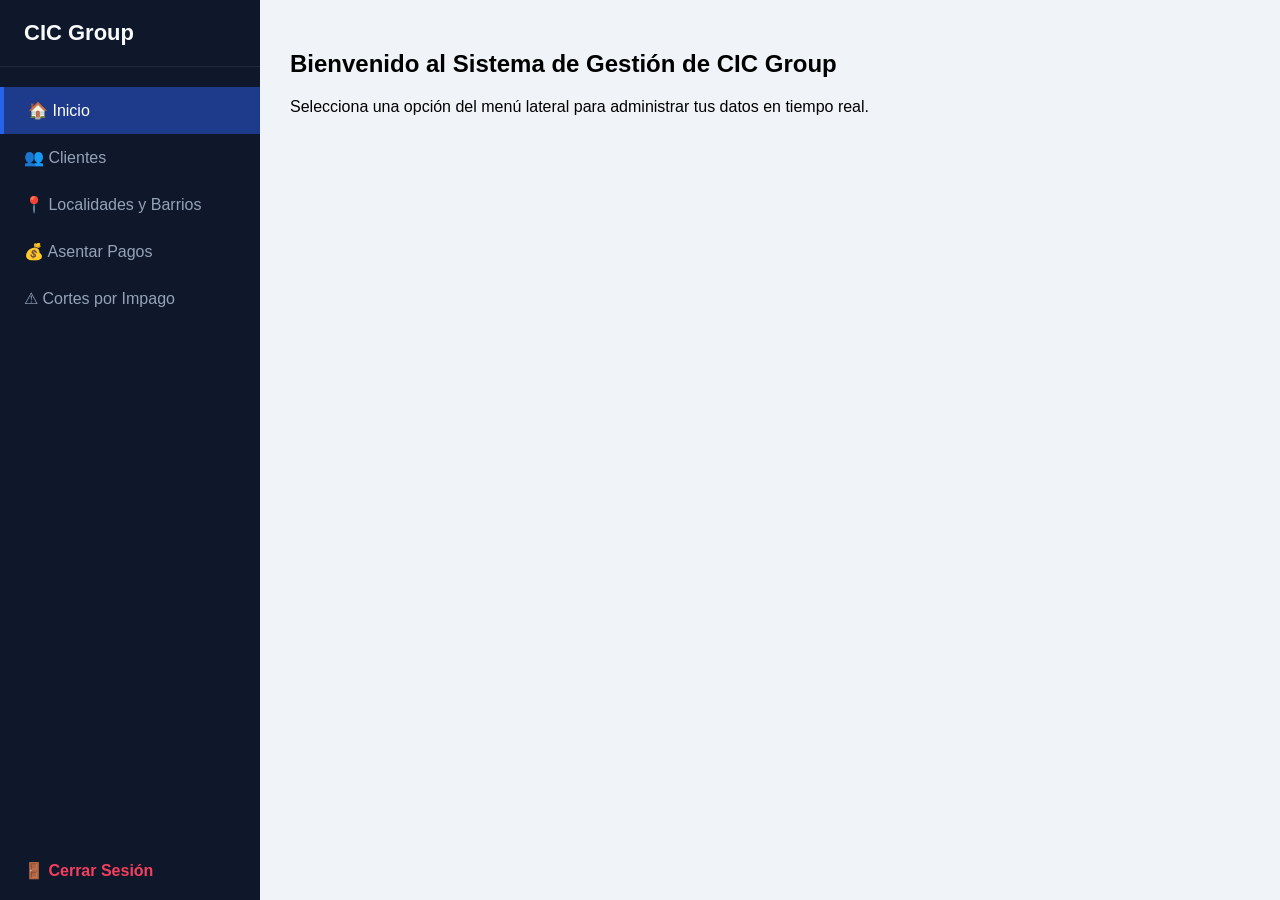
==== panel.html @ 305fb588 "Add files via upload" ====
<!DOCTYPE html>
<html lang="es">
<head>
  <meta charset="UTF-8">
  <meta name="viewport" content="width=device-width, initial-scale=1.0">
  <title>CIC Group - Panel de Gestión</title>
  <link rel="stylesheet" href="estilos.css">
</head>
<body>

  <!-- MENÚ LATERAL -->
  <div class="sidebar">
    <div>
      <div class="sidebar-brand">CIC Group</div>
      <ul class="sidebar-menu">
        <li id="menu-inicio" class="active"><a onclick="cambiarSeccion('sec-inicio')">🏠 Inicio</a></li>
        <li id="menu-clientes"><a onclick="cambiarSeccion('sec-clientes')">👥 Clientes</a></li>
        <li id="menu-cobertura"><a onclick="cambiarSeccion('sec-cobertura')">📍 Localidades y Barrios</a></li>
        <li id="menu-pagos"><a onclick="cambiarSeccion('sec-pagos')">💰 Asentar Pagos</a></li>
        <li id="menu-cortes"><a onclick="cambiarSeccion('sec-cortes')">⚠ Cortes por Impago</a></li>
      </ul>
    </div>
    <div style="padding: 0 24px;">
      <span style="color: #f43f5e; cursor: pointer; font-weight: bold;" onclick="alert('Sesión cerrada')">🚪 Cerrar Sesión</span>
    </div>
  </div>

  <!-- CONTENIDO PRINCIPAL -->
  <div class="main-content">

    <!-- SECCIÓN: INICIO -->
    <div id="sec-inicio" class="seccion active">
      <h2>Bienvenido al Sistema de Gestión de CIC Group</h2>
      <p>Selecciona una opción del menú lateral para administrar tus datos en tiempo real.</p>
    </div>

    <!-- SECCIÓN: CLIENTES -->
    <div id="sec-clientes" class="seccion">
      <div style="margin-bottom: 25px; display: flex; flex-direction: column; gap: 15px;">
        <h2 style="margin: 0;">👥 Administración de Abonados</h2>
        <div style="display: flex; gap: 15px; align-items: center; flex-wrap: wrap;">
          <button class="btn btn-green" onclick="abrirFichaInscripcion()">➕ Registrar Nuevo Cliente</button>
          <input type="text" id="buscar-cliente" oninput="filtrarClientes()" placeholder="🔍 Buscar cliente por nombre..." style="padding: 10px 15px; border: 1px solid #cbd5e1; border-radius: 6px; width: 280px; font-size: 14px; outline: none;">
        </div>
      </div>

      <!-- Tarjetas KPIs -->
      <div class="dashboard-cards">
        <div class="card-kpi">
          <div><h5>Total Abonados</h5><p id="kpi-total">0</p></div>
          <div style="font-size: 24px;">👥</div>
        </div>
        <div class="card-kpi success">
          <div><h5>Clientes Activos</h5><p id="kpi-activos">0</p></div>
          <div style="font-size: 24px;">🟢</div>
        </div>
        <div class="card-kpi danger">
          <div><h5>En Morosidad</h5><p id="kpi-deudores">0</p></div>
          <div style="font-size: 24px;">⚠</div>
        </div>
      </div>

      <!-- Tabla de Clientes -->
      <div class="table-container">
        <table>
          <thead>
            <tr>
              <th>Nombre del Cliente</th>
              <th>Localidad</th>
              <th>Barrio</th>
              <th>Contacto / Celular</th>
              <th>Estado de Cobertura</th>
              <th style="text-align: center;">Acciones</th>
            </tr>
          </thead>
          <tbody id="body-clientes"></tbody>
        </table>
      </div>

      <!-- Ficha Expandida del Abonado Seleccionado -->
      <div id="ficha-abonado" class="table-container" style="display: none; margin-top: 30px; border-top: 4px solid var(--primary);">
        <h3 style="color: var(--bg-active); margin-top: 0;">📋 Panel de Fiscalización Comercial</h3>
        <div style="display: flex; gap: 40px; flex-wrap: wrap;">
          <div style="flex: 1; min-width: 250px;">
            <h4>👤 Datos Personales</h4>
            <p><b>ID Sistema:</b> <span id="f-id"></span></p>
            <p><b>DNI:</b> <span id="f-dni"></span></p>
            <p><b>Localidad:</b> <span id="f-loc"></span></p>
            <p><b>Barrio:</b> <span id="f-barrio"></span></p>
            <p><b>Dirección:</b> <span id="f-dir"></span></p>
            <p><b>Celular:</b> <span id="f-cel"></span></p>
          </div>
          <div style="flex: 2; min-width: 350px;">
            <div style="display: flex; justify-content: space-between; align-items: center;">
              <h4>💰 Historial de Cobertura</h4>
              <div class="form-group" style="margin: 0; max-width: 140px;">
                <select id="ficha-anio-selector" onchange="actualizarAñoFicha()" style="padding: 4px 8px; font-weight: bold; color: var(--bg-active);">
                  <option value="2026" selected>2026</option>
                  <option value="2027">2027</option>
                  <option value="2028">2028</option>
                </select>
              </div>
            </div>
            <p style="font-size: 13px; color: #64748b; margin: 0 0 10px 0;">👉 Haz clic sobre cualquier mes para registrar o modificar un cobro.</p>
            <div class="grid-meses" id="f-meses-grilla"></div>
          </div>
        </div>
        <div style="margin-top: 20px; text-align: right;">
          <button class="btn btn-gray" onclick="document.getElementById('ficha-abonado').style.display='none'">Cerrar Planilla</button>
        </div>
      </div>
    </div>
    <!-- SECCIÓN: LOCALIDADES Y BARRIOS -->
    <div id="sec-cobertura" class="seccion">
      <div style="margin-bottom: 20px;">
        <h2>📍 Configuración de Cobertura Geográfica</h2>
        <p style="color: #64748b; margin: 0;">Administra las localidades operativas y asigna sus respectivos barrios de manera cruzada.</p>
      </div>
      <div style="display: flex; gap: 25px; flex-wrap: wrap;">
        <!-- Localidades -->
        <div style="flex: 1; min-width: 300px; background: white; padding: 20px; border-radius: 12px; box-shadow: 0 4px 6px -1px rgba(0,0,0,0.05);">
          <h3>🏙️ 1. Localidades</h3>
          <div style="display: flex; gap: 10px; margin-bottom: 15px;">
            <input type="text" id="input-nombre-localidad" placeholder="Nombre de Localidad" style="flex:1; padding: 10px; border: 1px solid #cbd5e1; border-radius: 6px;">
            <button class="btn btn-blue" onclick="guardarLocalidad()">Guardar Loc.</button>
          </div>
          <table>
            <thead><tr><th>Nombre</th><th style="text-align: center; width: 60px;">Acción</th></tr></thead>
            <tbody id="body-localidades"></tbody>
          </table>
        </div>
        <!-- Barrios -->
        <div style="flex: 1; min-width: 300px; background: white; padding: 20px; border-radius: 12px; box-shadow: 0 4px 6px -1px rgba(0,0,0,0.05);">
          <h3 id="titulo-seccion-barrios">🏡 2. Barrios de: (Selecciona una localidad)</h3>
          <div style="display: flex; gap: 10px; margin-bottom: 15px;">
            <input type="text" id="input-nombre-barrio" placeholder="Nombre del Barrio" disabled style="flex:1; padding: 10px; border: 1px solid #cbd5e1; border-radius: 6px;">
            <button class="btn btn-blue" id="btn-guardar-barrio" disabled onclick="guardarBarrio()">Guardar Barrio</button>
          </div>
          <table>
            <thead><tr><th>Barrio / Zona</th><th style="text-align: center; width: 60px;">Acción</th></tr></thead>
            <tbody id="body-barrios">
              <tr><td colspan="2" style="color: #64748b; text-align: center;">Selecciona una localidad.</td></tr>
            </tbody>
          </table>
        </div>
      </div>
    </div>

     <!-- SECCIÓN: ASENTAR PAGOS GENERAL -->
        <!-- SECCIÓN: ASENTAR PAGOS GENERAL -->
    <div id="sec-pagos" class="seccion">
      <div style="margin-bottom: 25px;">
        <h2>💸 Rendición Manual de Cajas Especiales</h2>
        <p style="color: #64748b; margin: 0; font-size: 14px;">Registra de manera directa la recaudación de abonos buscando al cliente rápidamente por sistema.</p>
      </div>

      <!-- Formulario Estilizado con Sombra y Bordes Premium -->
      <div style="background: white; padding: 30px; border-radius: 12px; box-shadow: 0 10px 15px -3px rgba(0, 0, 0, 0.05); max-width: 580px; border: 1px solid #e2e8f0; border-top: 4px solid var(--primary);">
        <h3 style="margin-top: 0; color: var(--bg-active); border-bottom: 2px solid #f1f5f9; padding-bottom: 12px; font-size: 18px; display: flex; align-items: center; gap: 8px;">
          💵 Nuevo Comprobante de Caja
        </h3>
        
        <form id="form-caja-global" onsubmit="ejecutarCobroGlobal(event)">
          
          <!-- FILTRO DE BÚSQUEDA INTERACTIVO -->
          <div class="form-group" style="background-color: #f8fafc; padding: 12px; border-radius: 8px; border: 1px dashed #cbd5e1; margin-bottom: 20px;">
            <label style="color: var(--primary); font-size: 12px; text-transform: uppercase; letter-spacing: 0.5px;">🔍 Filtro Rápido de Búsqueda:</label>
            <input type="text" id="pago-buscar-texto" oninput="filtrarDesplegableClientes()" placeholder="Escribí el nombre del abonado a buscar..." style="width: 100%; padding: 10px 14px; border: 1px solid #cbd5e1; border-radius: 6px; font-size: 14px; outline: none; margin-top: 5px; background: white;">
          </div>
          
          <div class="form-group">
            <label for="pago-select-cliente">👤 Seleccionar Abonado:</label>
            <select id="pago-select-cliente" required style="font-weight: 600; color: #334155; background-color: #fff;">
              <option value="">👉 Seleccione un abonado de la lista...</option>
            </select>
          </div>

          <div style="display: flex; gap: 15px;">
            <div class="form-group" style="flex: 1;">
              <label for="pago-select-anio">AÑO FISCAL</label>
              <select id="pago-select-anio" required style="font-weight: bold; color: var(--bg-active);">
                <option value="2026" selected>2026</option>
                <option value="2027">2027</option>
                <option value="2028">2028</option>
              </select>
            </div>

            <div class="form-group" style="flex: 1;">
              <label for="pago-select-mes">MES A COBRAR</label>
              <select id="pago-select-mes" required style="font-weight: bold; color: var(--bg-active);">
                <option value="Enero">Enero</option>
                <option value="Febrero">Febrero</option>
                <option value="Marzo">Marzo</option>
                <option value="Abril">Abril</option>
                <option value="Mayo">Mayo</option>
                <option value="Junio">Junio</option>
                <option value="Julio">Julio</option>
                <option value="Agosto">Agosto</option>
                <option value="Septiembre">Septiembre</option>
                <option value="Octubre" selected>Octubre</option>
                <option value="Noviembre">Noviembre</option>
                <option value="Diciembre">Diciembre</option>
              </select>
            </div>
          </div>

          <div class="form-group">
            <label for="pago-fecha-global">📅 Fecha Valor Transacción:</label>
            <input type="date" id="pago-fecha-global" required style="color: #334155; font-weight: 500;">
          </div>

          <div class="form-group" style="margin-bottom: 25px;">
            <label for="pago-monto-global">💵 Monto Recaudado ($):</label>
            <input type="number" id="pago-monto-global" placeholder="Ej: 5500" min="0" required style="font-size: 16px; font-weight: bold; color: #0f172a; border-color: #94a3b8;">
          </div>

          <button type="submit" class="btn btn-blue" style="width: 100%; padding: 14px; font-size: 15px; letter-spacing: 0.5px; box-shadow: 0 4px 6px -1px rgba(37, 99, 235, 0.2); transition: all 0.2s;">
            ⚡ Asentar Recaudación de Caja
          </button>
        </form>
      </div>
    </div>



     <!-- SECCIÓN: CORTES POR IMPAGO -->
    <div id="sec-cortes" class="seccion">
      <div style="margin-bottom: 25px; display: flex; justify-content: space-between; align-items: flex-start; flex-wrap: wrap; gap: 15px;">
        <div>
          <h2>⚠ Reporte Automatizado para Suspensión de Coberturas</h2>
          <p style="color: #64748b; margin: 0; font-size: 14px;">Monitorea los abonados con deudas activas e imprime las órdenes de suspensión física en terreno.</p>
        </div>
        
        <!-- BOTONERA DE ACCIONES COMERCIALES -->
        <div style="display: flex; gap: 10px;">
          <button class="btn" onclick="imprimirReporteCortes()" style="background-color: #475569; color: white; display: flex; align-items: center; gap: 6px;">
            🖨️ Imprimir Reporte
          </button>
          <button class="btn" onclick="exportarCortesExcel()" style="background-color: #15803d; color: white; display: flex; align-items: center; gap: 6px; box-shadow: 0 4px 6px -1px rgba(21, 128, 61, 0.2);">
            📊 Exportar a Excel
          </button>
        </div>
      </div>

      <!-- BARRA DE FILTROS CRONOLÓGICOS -->
            <!-- BARRA DE FILTROS CRONOLÓGICOS Y GEOGRÁFICOS -->
      <div style="background: white; padding: 15px 20px; border-radius: 8px; box-shadow: 0 1px 3px rgba(0,0,0,0.05); margin-bottom: 20px; display: flex; gap: 20px; align-items: center; flex-wrap: wrap; border: 1px solid #e2e8f0;">
        <div style="display: flex; gap: 10px; align-items: center;">
          <span style="font-weight: bold; color: #334155; font-size: 14px;">📅 Periodo:</span>
          <select id="filtro-corte-mes" onchange="procesarAlertasCortes()" style="padding: 6px 12px; border: 1px solid #cbd5e1; border-radius: 6px; font-weight: bold; color: #1e3a8a;">
            <option value="Enero">Enero</option>
            <option value="Febrero">Febrero</option>
            <option value="Marzo">Marzo</option>
            <option value="Abril">Abril</option>
            <option value="Mayo">Mayo</option>
            <option value="Junio">Junio</option>
            <option value="Julio">Julio</option>
            <option value="Agosto">Agosto</option>
            <option value="Septiembre">Septiembre</option>
            <option value="Octubre" selected>Octubre</option>
            <option value="Noviembre">Noviembre</option>
            <option value="Diciembre">Diciembre</option>
          </select>

          <select id="filtro-corte-anio" onchange="procesarAlertasCortes()" style="padding: 6px 12px; border: 1px solid #cbd5e1; border-radius: 6px; font-weight: bold; color: #1e3a8a;">
            <option value="2026" selected>2026</option>
            <option value="2027">2027</option>
            <option value="2028">2028</option>
          </select>
        </div>

        <div style="display: flex; gap: 10px; align-items: center; margin-left: 10px;">
          <span style="font-weight: bold; color: #334155; font-size: 14px;">🏙️ Localidad:</span>
          <select id="filtro-corte-localidad" onchange="procesarAlertasCortes()" style="padding: 6px 12px; border: 1px solid #cbd5e1; border-radius: 6px; font-weight: bold; color: #334155;">
            <option value="TODAS">🌍 Todas las Localidades</option>
          </select>
        </div>
      </div>


      <!-- Tabla de deudores -->
      <div class="table-container" id="zona-impresion-cortes">
        <table>
          <thead>
            <tr>
              <th>Abonado en Mora</th>
              <th>Contacto</th>
              <th>Periodo Evaluado</th>
              <th>Estado Operativo</th>
            </tr>
          </thead>
          <tbody id="body-cortes-impago"></tbody>
        </table>
      </div>
    </div>


  </div>

  <!-- MODAL: INSCRIPCIÓN -->
  <div id="modal-inscripcion" class="modal">
    <div class="modal-content">
      <button class="close-modal" onclick="cerrarFichaInscripcion()">×</button>
      <h3>📝 Ficha de Nueva Inscripción</h3>
      <form id="form-nuevo-cliente">
        <div class="form-group"><label>DNI:</label><input type="text" id="ins-dni" required></div>
        <div class="form-group"><label>Nombre Completo:</label><input type="text" id="ins-nombre" required></div>
        <div class="form-group"><label>Celular:</label><input type="text" id="ins-cel" required></div>
        <div class="form-group"><label>Localidad:</label><select id="ins-localidad" required></select></div>
        <div class="form-group"><label>Barrio:</label><input type="text" id="ins-barrio" required></div>
        <div class="form-group"><label>Dirección:</label><input type="text" id="ins-dir" required></div>
        <div class="form-group">
          <label>Rinde Pago Inicial (Mes Base):</label>
          <select id="ins-pago-inicial" required>
            <option value="Ninguno">Ninguno (Ingresa en Mora)</option>
            <option value="Enero 2026">Enero 2026</option>
            <option value="Febrero 2026">Febrero 2026</option>
            <option value="Marzo 2026">Marzo 2026</option>
            <option value="Abril 2026">Abril 2026</option>
            <option value="Mayo 2026">Mayo 2026</option>
            <option value="Junio 2026">Junio 2026</option>
            <option value="Julio 2026">Julio 2026</option>
            <option value="Agosto 2026">Agosto 2026</option>
            <option value="Septiembre 2026">Septiembre 2026</option>
            <option value="Octubre 2026" selected>Octubre 2026</option>
            <option value="Noviembre 2026">Noviembre 2026</option>
            <option value="Diciembre 2026">Diciembre 2026</option>
          </select>
        </div>
        <button type="submit" class="btn btn-green" style="width: 100%; margin-top: 10px;">Dar de Alta Comercial</button>
      </form>
    </div>
  </div>

    <!-- MODAL: EDICIÓN DE CLIENTE -->
  <div id="modal-edicion" class="modal">
    <div class="modal-content">
      <button class="close-modal" onclick="cerrarFichaEdicion()">×</button>
      <h3>✏️ Editar Datos de Abonado</h3>
      <form id="form-editar-cliente">
        <!-- Input oculto para almacenar la clave del usuario -->
        <input type="hidden" id="edit-id-original">
        
        <div class="form-group">
          <label>DNI / Clave Sistema:</label>
          <input type="text" id="edit-dni" disabled style="background-color: #f1f5f9; color: #64748b; font-weight: bold;">
        </div>
        <div class="form-group">
          <label>Nombre Completo:</label>
          <input type="text" id="edit-nombre" required>
        </div>
        <div class="form-group">
          <label>Celular / Contacto:</label>
          <input type="text" id="edit-cel" required>
        </div>
                <!-- REEMPLAZO EN EL FORMULARIO DE NUEVA INSCRIPCIÓN -->
                <!-- REEMPLAZO EN EL FORMULARIO DE EDICIÓN -->
        <div class="form-group">
          <label>Localidad:</label>
          <select id="edit-localidad" required onchange="actualizarBarriosDesplegableEdicion()"></select>
        </div>
        <div class="form-group">
          <label>Barrio / Zona:</label>
          <select id="edit-barrio" required>
            <option value="">👉 Selecciona primero una localidad...</option>
          </select>
        </div>


        <div class="form-group">
          <label>Dirección:</label>
          <input type="text" id="edit-dir" required>
        </div>
        
        <div style="margin-top: 20px; display: flex; gap: 10px; justify-content: flex-end;">
          <button type="button" class="btn btn-gray" onclick="cerrarFichaEdicion()">Cancelar</button>
          <button type="submit" class="btn btn-blue">💾 Guardar Cambios</button>
        </div>
      </form>
    </div>
  </div>


  <!-- MODAL: GESTIÓN DE ABONO INDIVIDUAL -->
  <div id="modal-cobro-mes" class="modal">
    <div class="modal-content">
      <button class="close-modal" onclick="cerrarModalCobroMes()">×</button>
      <h3>📝 Registro y Control de Abono</h3>
      <p>Abonado: <strong id="m-cobro-cliente"></strong></p>
      <p>Mes seleccionado: <strong id="m-cobro-mes" style="color: var(--primary);"></strong></p>
      <div class="form-group">
        <label>📅 Fecha de Cobro:</label>
        <input type="date" id="input-fecha-pago">
      </div>
      <div class="form-group">
        <label>💵 Monto del Abono ($):</label>
        <input type="number" id="input-monto-pago" placeholder="Ej: 5000" min="0">
      </div>
      <div style="margin-top: 25px; display: flex; gap: 10px; justify-content: flex-end;">
        <button class="btn" id="btn-anular-pago-mes" style="background-color: var(--danger); color: white; display: none;" onclick="ejecutarAnulacionMes()">Anular Pago</button>
        <div style="flex-grow: 1;"></div>
        <button class="btn btn-gray" onclick="cerrarModalCobroMes()">Cancelar</button>
        <button class="btn btn-green" id="btn-confirmar-pago-mes">Guardar Cambios</button>
      </div>
    </div>
  </div>

  <script src="script.js"></script>
</body>
</html>
---- estilos.css ----
/* --- VARIABLES DE COLOR (DISEÑO AZUL) --- */
:root {
  --bg-sidebar: #0f172a;       /* Azul marino oscuro profundo */
  --bg-active: #1e3a8a;        /* Azul corporativo activo */
  --primary: #2563eb;          /* Azul brillante para elementos destacados */
  --success: #10b981;          /* Verde para pagos y estados activos */
  --danger: #ef4444;           /* Rojo para deudas y anulaciones */
  --bg-main: #f0f4f8;          /* Fondo general azul acero claro */
  --bg-table-header: #dbeafe;  /* Encabezados de tablas en azul suave */
  --color-text-header: #1e40af;/* Texto de encabezados */
}

* {
  box-sizing: border-box;
}

body { 
  font-family: 'Segoe UI', Arial, sans-serif; 
  margin: 0; 
  display: flex; 
  height: 100vh; 
  background-color: var(--bg-main); 
  overflow: hidden;
}

/* --- MENÚ LATERAL (SIDEBAR) --- */
.sidebar {
  width: 260px;
  background-color: var(--bg-sidebar);
  color: white;
  display: flex;
  flex-direction: column;
  justify-content: space-between;
  padding: 20px 0;
}
.sidebar-brand {
  font-size: 22px;
  font-weight: bold;
  padding: 0 24px 20px 24px;
  border-bottom: 1px solid #1e293b;
  color: #f8fafc;
}
.sidebar-menu {
  list-style: none;
  padding: 0;
  margin: 20px 0;
  flex-grow: 1;
}
.sidebar-menu li a {
  display: block;
  padding: 14px 24px;
  color: #94a3b8;
  text-decoration: none;
  font-weight: 500;
  cursor: pointer;
  transition: all 0.2s;
}
.sidebar-menu li a:hover, .sidebar-menu li.active a {
  background-color: var(--bg-active);
  color: white;
  border-left: 4px solid var(--primary);
}

/* --- CONTENEDOR PRINCIPAL --- */
.main-content {
  flex: 1;
  padding: 30px;
  overflow-y: auto;
}
.seccion {
  display: none;
}
.seccion.active {
  display: block;
}

/* --- CONTENEDORES Y TARJETAS --- */
.table-container {
  background: white;
  border-radius: 12px;
  padding: 15px;
  box-shadow: 0 4px 6px -1px rgba(0,0,0,0.05);
  margin-top: 20px;
}
table { 
  width: 100%; 
  border-collapse: separate; 
  border-spacing: 0;
}
th, td { 
  padding: 14px 16px; 
  text-align: left; 
}
th { 
  background-color: var(--bg-table-header); 
  color: var(--color-text-header); 
  font-weight: bold; 
  font-size: 12px;
  text-transform: uppercase;
  letter-spacing: 0.5px;
  border-bottom: 2px solid #e2e8f0;
}
td {
  border-bottom: 1px solid #f1f5f9;
}
.fila-cliente:hover {
  background-color: #f8fafc;
}

/* --- GRILLES DE MESES (12 MESES) --- */
.grid-meses { 
  display: grid; 
  grid-template-columns: repeat(4, 1fr); 
  gap: 12px; 
  margin-top: 15px; 
}
@media (max-width: 900px) {
  .grid-meses { grid-template-columns: repeat(2, 1fr); }
}
.mes-box {
  padding: 12px;
  border-radius: 8px;
  text-align: center;
  font-size: 13px;
  font-weight: bold;
  border: 1px solid transparent;
}
.mes-pago { background-color: #d1fae5; color: #065f46; border-color: #a7f3d0; }
.mes-deuda { background-color: #fee2e2; color: #991b1b; border-color: #fca5a5; }

/* --- INDICADORES KPI --- */
.dashboard-cards {
  display: flex;
  gap: 20px;
  margin-bottom: 25px;
}
.card-kpi {
  flex: 1;
  background: white;
  padding: 16px 20px;
  border-radius: 10px;
  box-shadow: 0 4px 6px -1px rgba(0,0,0,0.05);
  display: flex;
  align-items: center;
  justify-content: space-between;
  border-left: 5px solid var(--primary);
}
.card-kpi.success { border-left-color: var(--success); }
.card-kpi.danger { border-left-color: var(--danger); }
.card-kpi h5 { margin: 0; color: #64748b; font-size: 11px; text-transform: uppercase; }
.card-kpi p { margin: 5px 0 0 0; font-size: 22px; font-weight: bold; }

/* --- BOTONES Y COMPONENTES --- */
.btn {
  padding: 10px 16px;
  border-radius: 6px;
  font-weight: bold;
  cursor: pointer;
  border: none;
  font-size: 14px;
}
.btn-green { background-color: var(--success); color: white; }
.btn-blue { background-color: var(--primary); color: white; }
.btn-gray { background-color: #94a3b8; color: white; }

/* --- MODALES --- */
.modal {
  display: none;
  position: fixed;
  top: 0; left: 0; width: 100%; height: 100%;
  background: rgba(15, 23, 42, 0.6);
  align-items: center;
  justify-content: center;
  z-index: 1000;
}
.modal.open { display: flex; }
.modal-content {
  background: white;
  padding: 25px;
  border-radius: 12px;
  width: 100%;
  max-width: 450px;
  position: relative;
}
.close-modal {
  position: absolute;
  top: 15px; right: 15px;
  font-size: 22px; background: none; border: none; cursor: pointer;
}
.form-group {
  margin-bottom: 15px;
}
.form-group label {
  display: block; margin-bottom: 6px; font-weight: bold; font-size: 13px; color: #475569;
}
.form-group input, .form-group select {
  width: 100%; padding: 10px; border: 1px solid #cbd5e1; border-radius: 6px; font-size: 14px;
}
.badge {
  padding: 6px 12px; border-radius: 50px; font-size: 12px; font-weight: bold; display: inline-block;
}
.badge-activo { background-color: #d1fae5; color: #065f46; }
.badge-deuda { background-color: #fee2e2; color: #991b1b; }
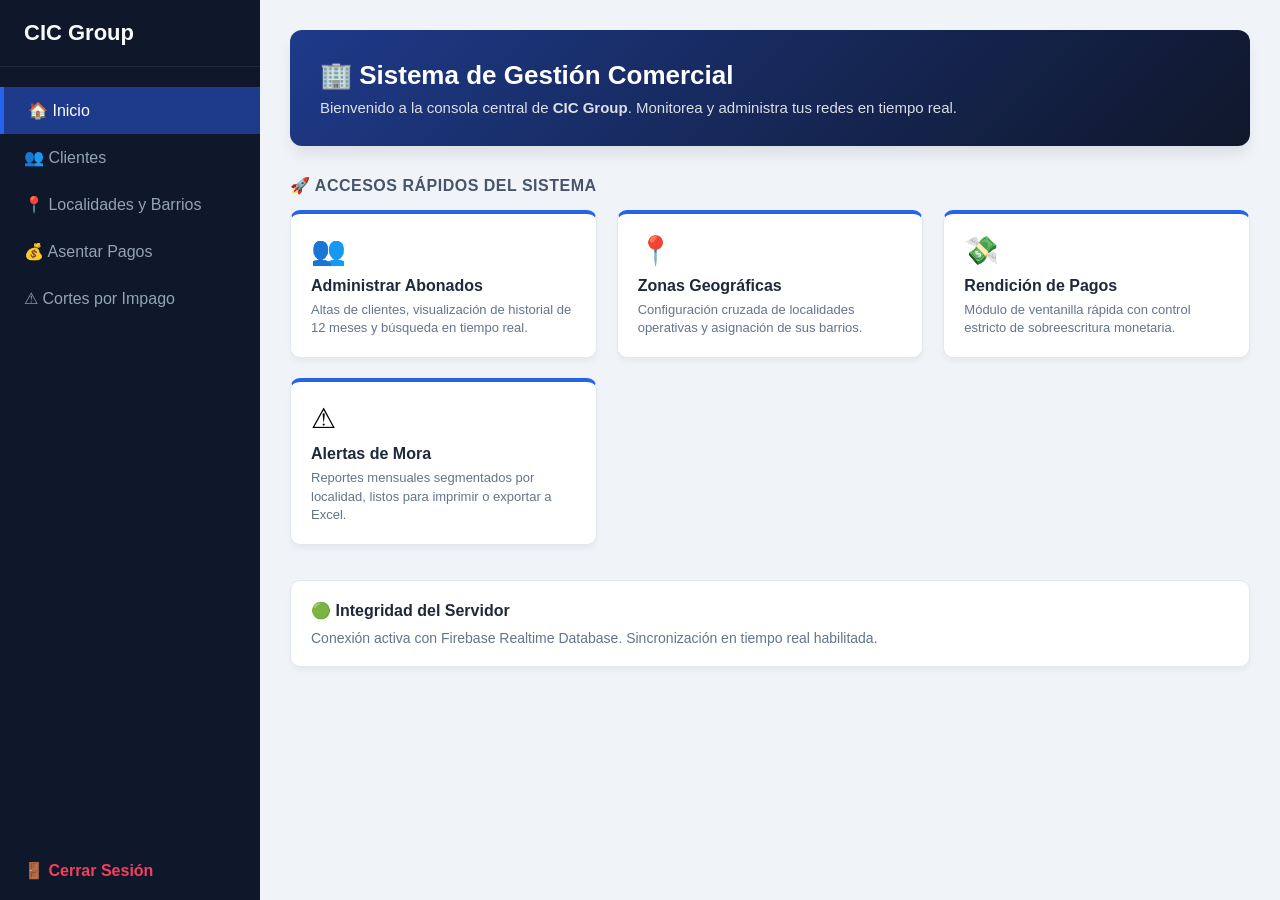
==== commit c36aded3: "Add files via upload" ====
--- a/panel.html
+++ b/panel.html
@@ -12,29 +12,121 @@
   <div class="sidebar">
     <div>
       <div class="sidebar-brand">CIC Group</div>
+            <!-- --- MENÚ LATERAL CORREGIDO --- -->
       <ul class="sidebar-menu">
         <li id="menu-inicio" class="active"><a onclick="cambiarSeccion('sec-inicio')">🏠 Inicio</a></li>
         <li id="menu-clientes"><a onclick="cambiarSeccion('sec-clientes')">👥 Clientes</a></li>
         <li id="menu-cobertura"><a onclick="cambiarSeccion('sec-cobertura')">📍 Localidades y Barrios</a></li>
         <li id="menu-pagos"><a onclick="cambiarSeccion('sec-pagos')">💰 Asentar Pagos</a></li>
         <li id="menu-cortes"><a onclick="cambiarSeccion('sec-cortes')">⚠ Cortes por Impago</a></li>
+        <!-- Única declaración del panel exclusivo del dueño -->
+                 <!-- VERIFICÁ QUE EL ONCLICK EN TU index.html QUEDE EXACTAMENTE ASÍ: -->
+        <li id="menu-usuarios" style="display: none;"><a onclick="cambiarSeccion('sec-usuarios')">⚙️ Gestión de Usuarios</a></li>
+
       </ul>
-    </div>
-    <div style="padding: 0 24px;">
-      <span style="color: #f43f5e; cursor: pointer; font-weight: bold;" onclick="alert('Sesión cerrada')">🚪 Cerrar Sesión</span>
-    </div>
+
+    </div>
+      <!-- Buscá la línea de Cerrar Sesión en tu index.html y dejala configurada así: -->
+<!-- BUSCÁ ESTA LÍNEA EN EL MENÚ LATERAL DE TU panel.html Y DEJALA ASÍ: -->
+<div style="padding: 0 24px;">
+  <span style="color: #f43f5e; cursor: pointer; font-weight: bold;" onclick="window.location.href='index.html'">🚪 Cerrar Sesión</span>
+</div>
+
   </div>
 
   <!-- CONTENIDO PRINCIPAL -->
   <div class="main-content">
 
     <!-- SECCIÓN: INICIO -->
+       <!-- SECCIÓN: INICIO (DASHBOARD CORPORATIVO) -->
     <div id="sec-inicio" class="seccion active">
-      <h2>Bienvenido al Sistema de Gestión de CIC Group</h2>
-      <p>Selecciona una opción del menú lateral para administrar tus datos en tiempo real.</p>
-    </div>
-
-    <!-- SECCIÓN: CLIENTES -->
+      <!-- Encabezado Principal -->
+      <div style="background: linear-gradient(135deg, var(--bg-active) 0%, var(--bg-sidebar) 100%); padding: 30px; border-radius: 12px; color: white; box-shadow: 0 10px 15px -3px rgba(15, 23, 42, 0.1); margin-bottom: 30px;">
+        <h1 style="margin: 0; font-size: 26px; display: flex; align-items: center; gap: 12px;">🏢 Sistema de Gestión Comercial</h1>
+        <p style="margin: 8px 0 0 0; opacity: 0.85; font-size: 15px;">Bienvenido a la consola central de <b>CIC Group</b>. Monitorea y administra tus redes en tiempo real.</p>
+      </div>
+
+      <h3 style="color: #475569; margin-top: 0; margin-bottom: 15px; font-size: 16px; text-transform: uppercase; letter-spacing: 0.5px;">🚀 Accesos Rápidos del Sistema</h3>
+      
+      <!-- Panel Grid de Accesos Directos -->
+      <div style="display: grid; grid-template-columns: repeat(auto-fit, minmax(240px, 1fr)); gap: 20px; margin-bottom: 35px;">
+        
+        <!-- Tarjeta Clientes -->
+        <div onclick="cambiarSeccion('sec-clientes')" style="background: white; padding: 20px; border-radius: 10px; box-shadow: 0 4px 6px -1px rgba(0,0,0,0.05); border: 1px solid #e2e8f0; border-top: 4px solid var(--primary); cursor: pointer; transition: transform 0.2s, box-shadow 0.2s;" onmouseover="this.style.transform='translateY(-3px)'; this.style.shadow='0 10px 15px -3px rgba(0,0,0,0.1)'" onmouseout="this.style.transform='translateY(0)'">
+          <div style="font-size: 28px; margin-bottom: 10px;">👥</div>
+          <h4 style="margin: 0; color: #1e293b; font-size: 16px;">Administrar Abonados</h4>
+          <p style="margin: 6px 0 0 0; color: #64748b; font-size: 13px; line-height: 1.4;">Altas de clientes, visualización de historial de 12 meses y búsqueda en tiempo real.</p>
+        </div>
+
+        <!-- Tarjeta Cobertura -->
+        <div onclick="cambiarSeccion('sec-cobertura')" style="background: white; padding: 20px; border-radius: 10px; box-shadow: 0 4px 6px -1px rgba(0,0,0,0.05); border: 1px solid #e2e8f0; border-top: 4px solid var(--primary); cursor: pointer; transition: transform 0.2s, box-shadow 0.2s;" onmouseover="this.style.transform='translateY(-3px)'" onmouseout="this.style.transform='translateY(0)'">
+          <div style="font-size: 28px; margin-bottom: 10px;">📍</div>
+          <h4 style="margin: 0; color: #1e293b; font-size: 16px;">Zonas Geográficas</h4>
+          <p style="margin: 6px 0 0 0; color: #64748b; font-size: 13px; line-height: 1.4;">Configuración cruzada de localidades operativas y asignación de sus barrios.</p>
+        </div>
+
+        <!-- Tarjeta Caja -->
+        <div onclick="cambiarSeccion('sec-pagos')" style="background: white; padding: 20px; border-radius: 10px; box-shadow: 0 4px 6px -1px rgba(0,0,0,0.05); border: 1px solid #e2e8f0; border-top: 4px solid var(--primary); cursor: pointer; transition: transform 0.2s, box-shadow 0.2s;" onmouseover="this.style.transform='translateY(-3px)'" onmouseout="this.style.transform='translateY(0)'">
+          <div style="font-size: 28px; margin-bottom: 10px;">💸</div>
+          <h4 style="margin: 0; color: #1e293b; font-size: 16px;">Rendición de Pagos</h4>
+          <p style="margin: 6px 0 0 0; color: #64748b; font-size: 13px; line-height: 1.4;">Módulo de ventanilla rápida con control estricto de sobreescritura monetaria.</p>
+        </div>
+
+        <!-- Tarjeta Cortes -->
+        <div onclick="cambiarSeccion('sec-cortes')" style="background: white; padding: 20px; border-radius: 10px; box-shadow: 0 4px 6px -1px rgba(0,0,0,0.05); border: 1px solid #e2e8f0; border-top: 4px solid var(--primary); cursor: pointer; transition: transform 0.2s, box-shadow 0.2s;" onmouseover="this.style.transform='translateY(-3px)'" onmouseout="this.style.transform='translateY(0)'">
+          <div style="font-size: 28px; margin-bottom: 10px;">⚠</div>
+          <h4 style="margin: 0; color: #1e293b; font-size: 16px;">Alertas de Mora</h4>
+          <p style="margin: 6px 0 0 0; color: #64748b; font-size: 13px; line-height: 1.4;">Reportes mensuales segmentados por localidad, listos para imprimir o exportar a Excel.</p>
+      </div> <!-- Cierre correcto de la sección de inicio anterior -->
+    </div>
+      <!-- SECCIÓN: ESTADO OPERATIVO DE ENLACES (DENTRO DE INICIO) -->
+      <div style="background: white; padding: 20px; border-radius: 10px; box-shadow: 0 4px 6px -1px rgba(0,0,0,0.05); border: 1px solid #e2e8f0;">
+        <h4 style="margin: 0 0 10px 0; color: #1e293b; display: flex; align-items: center; gap: 8px;">🟢 Integridad del Servidor</h4>
+        <p style="margin: 0; color: #64748b; font-size: 14px;">Conexión activa con Firebase Realtime Database. Sincronización en tiempo real habilitada.</p>
+      </div>
+
+    </div> <!-- Cierre correcto y definitivo de la sección de inicio (#sec-inicio) -->
+
+    <!-- --- SECCIÓN EXCLUSIVA: GESTIÓN DE USUARIOS (SUPERADMIN) --- -->
+    <div id="sec-usuarios" class="seccion" style="width: 100%;">
+      <div style="margin-bottom: 25px;">
+        <h2>⚙️ Panel de Control de Personal (Superadmin)</h2>
+        <p style="color: #64748b; margin: 0; font-size: 14px;">Registra nuevos operadores, asigna contraseñas y revoca accesos al sistema CIC Group.</p>
+      </div>
+
+      <div style="display: flex; gap: 25px; flex-wrap: wrap;">
+
+        <!-- Formulario de Alta -->
+        <div style="flex: 1; min-width: 300px; background: white; padding: 25px; border-radius: 12px; box-shadow: 0 4px 6px -1px rgba(0,0,0,0.05); border-top: 4px solid var(--bg-sidebar);">
+          <h3 style="margin-top: 0; color: var(--bg-active);">➕ Crear Nuevo Operador</h3>
+          <form id="form-crear-usuario" onsubmit="guardarNuevoUsuario(event)">
+            <div class="form-group"><label>Nombre del Empleado:</label><input type="text" id="user-nombre" placeholder="Ej: Gabriel Farias" required></div>
+            <div class="form-group"><label>Usuario de Acceso (Login):</label><input type="text" id="user-login" placeholder="Ej: gfarias" required></div>
+            <div class="form-group"><label>Contraseña de Ingreso:</label><input type="text" id="user-pass" placeholder="Mínimo 4 caracteres" required></div>
+            <button type="submit" class="btn btn-blue" style="width: 100%; padding: 12px; margin-top: 10px;">⚡ Habilitar Cuenta de Acceso</button>
+          </form>
+        </div>
+        <!-- Tabla de Cuentas Activas -->
+        <div style="flex: 1.5; min-width: 350px; background: white; padding: 25px; border-radius: 12px; box-shadow: 0 4px 6px -1px rgba(0,0,0,0.05);">
+          <h3 style="margin-top: 0; color: #475569;">🔑 Cuentas Activas en Firebase</h3>
+          <table style="width: 100%; border-collapse: collapse;">
+            <thead>
+              <tr style="background-color: #f8fafc;">
+                <th style="padding: 10px; text-align: left; font-size: 12px; color: #64748b;">Operador</th>
+                <th style="padding: 10px; text-align: left; font-size: 12px; color: #64748b;">Usuario</th>
+                <th style="padding: 10px; text-align: left; font-size: 12px; color: #64748b;">Contraseña</th>
+                <th style="padding: 10px; text-align: center; font-size: 12px; color: #64748b; width: 60px;">Acción</th>
+              </tr>
+            </thead>
+            <tbody id="body-usuarios-sistema">
+              <!-- Se inyecta dinámicamente desde JS -->
+            </tbody>
+          </table>
+        </div>
+      </div> <!-- Cierre correcto del bloque flexible de las dos tarjetas -->
+    </div> <!-- Cierre correcto y definitivo de la sección sec-usuarios -->
+
+    <!-- --- SECCIÓN: CLIENTES --- -->
     <div id="sec-clientes" class="seccion">
       <div style="margin-bottom: 25px; display: flex; flex-direction: column; gap: 15px;">
         <h2 style="margin: 0;">👥 Administración de Abonados</h2>
@@ -306,8 +398,18 @@
         <div class="form-group"><label>DNI:</label><input type="text" id="ins-dni" required></div>
         <div class="form-group"><label>Nombre Completo:</label><input type="text" id="ins-nombre" required></div>
         <div class="form-group"><label>Celular:</label><input type="text" id="ins-cel" required></div>
-        <div class="form-group"><label>Localidad:</label><select id="ins-localidad" required></select></div>
-        <div class="form-group"><label>Barrio:</label><input type="text" id="ins-barrio" required></div>
+                <!-- --- VERIFICÁ Y REEMPLAZÁ ESTAS LÍNEAS EN TU panel.html --- -->
+        <div class="form-group">
+          <label>Localidad:</label>
+          <select id="ins-localidad" required onchange="actualizarBarriosDesplegableInscripcion()"></select>
+        </div>
+        <div class="form-group">
+          <label>Barrio / Zona:</label>
+          <select id="ins-barrio" required style="width: 100%; padding: 10px; border: 1px solid #cbd5e1; border-radius: 6px; font-size: 14px; background-color: #fff; color: #334155;">
+            <option value="">👉 Selecciona primero una localidad...</option>
+          </select>
+        </div>
+
         <div class="form-group"><label>Dirección:</label><input type="text" id="ins-dir" required></div>
         <div class="form-group">
           <label>Rinde Pago Inicial (Mes Base):</label>
